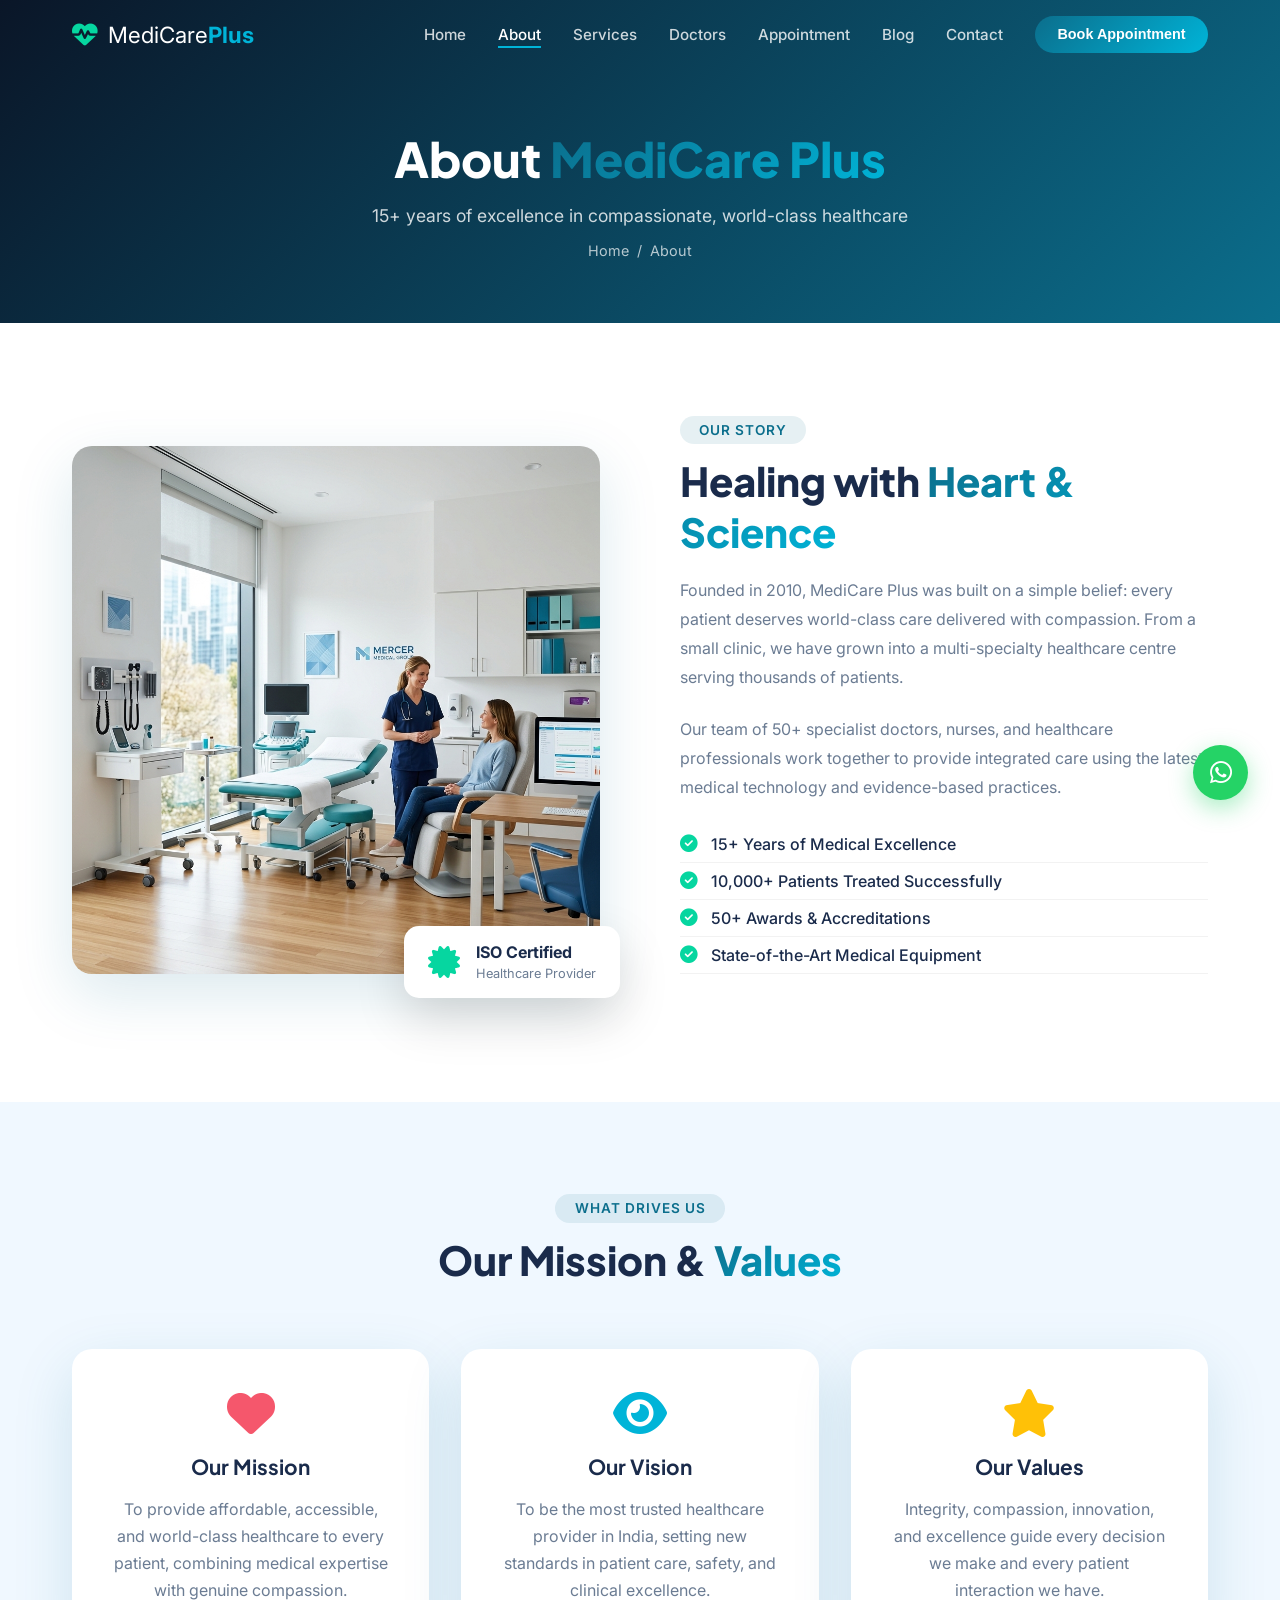
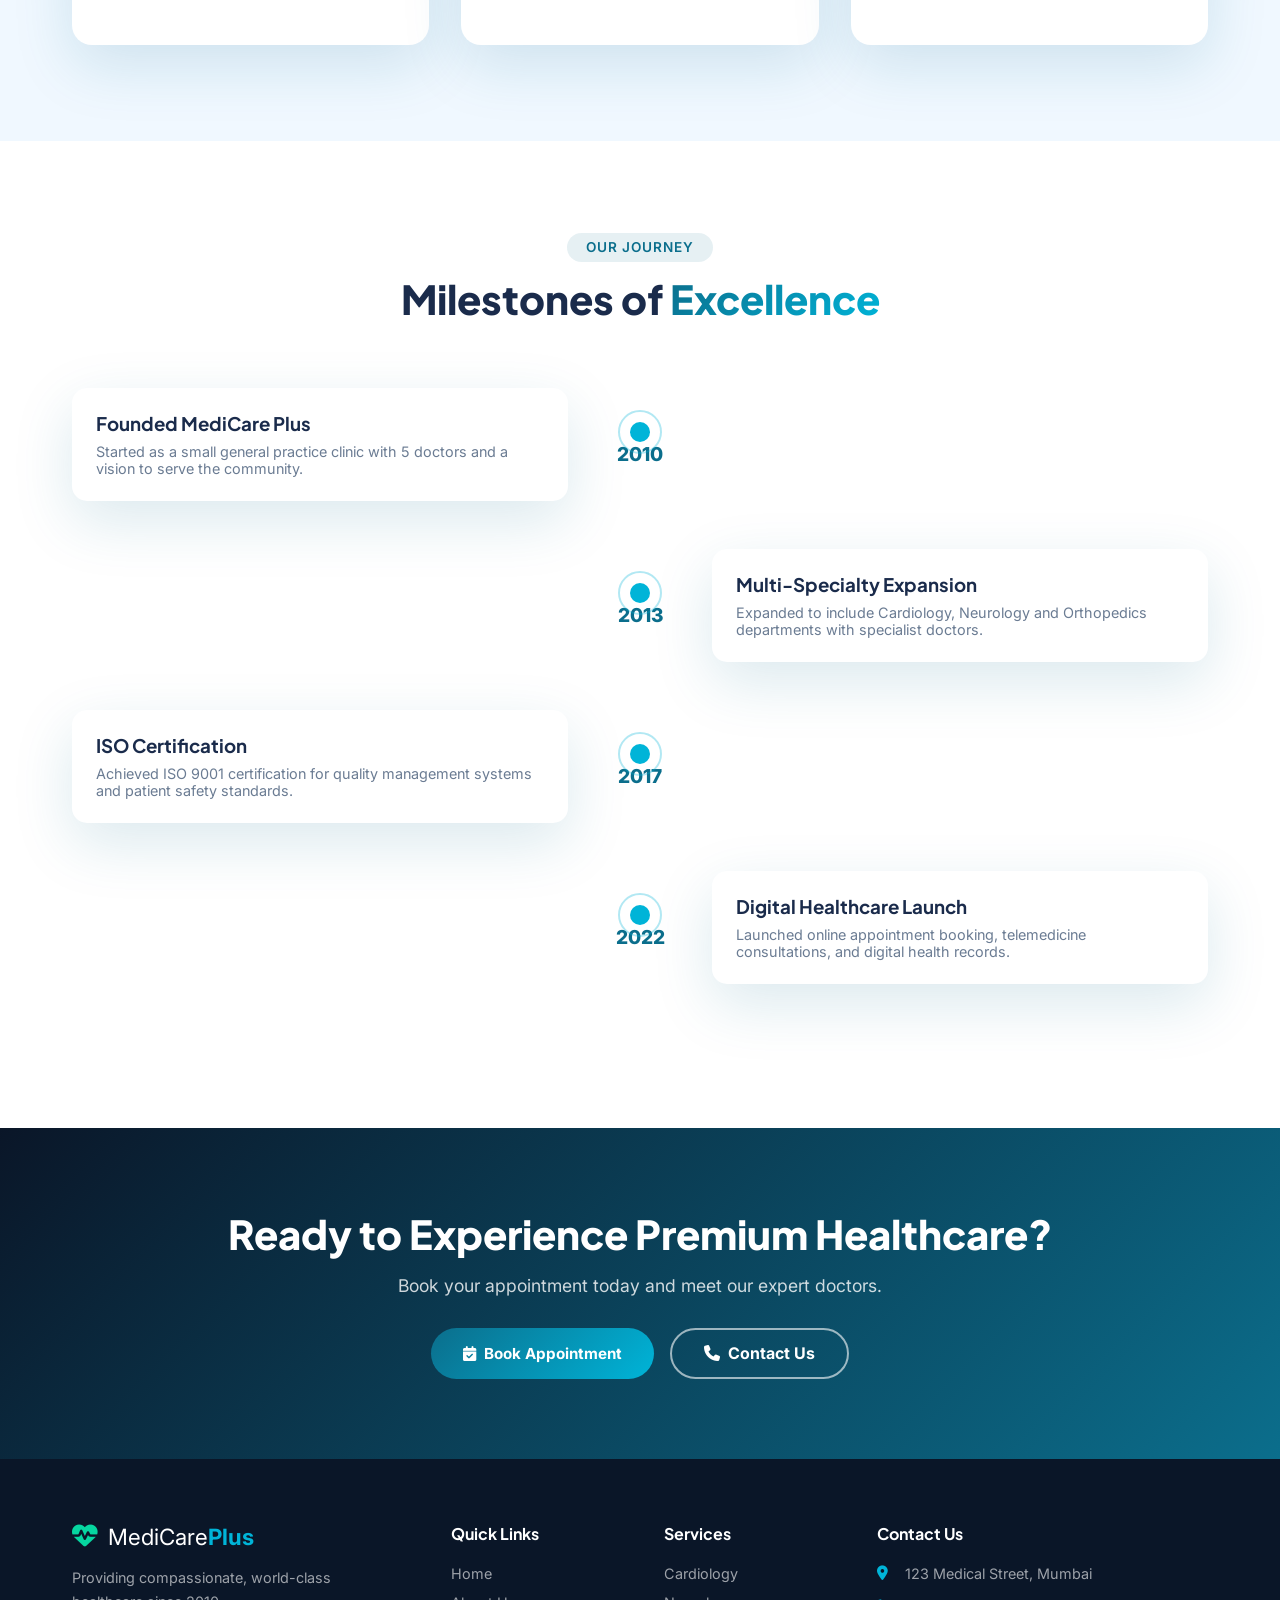
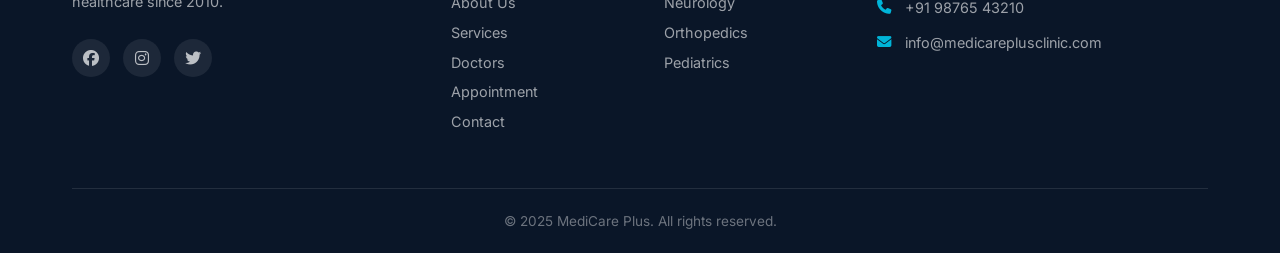
==== pages/about.html @ cd7511a4 "first commit" ====
<!DOCTYPE html><html lang="en"><head><meta charset="UTF-8"><meta name="viewport" content="width=device-width,initial-scale=1.0"><title>About Us - MediCare Plus</title><meta name="description" content="Learn about MediCare Plus clinic, our mission, team, and 15+ years of excellence in healthcare."><link rel="stylesheet" href="../assets/css/style.css"><link href="https://fonts.googleapis.com/css2?family=Plus+Jakarta+Sans:wght@400;500;600;700;800&family=Inter:wght@400;500;600&display=swap" rel="stylesheet"><link rel="stylesheet" href="https://cdnjs.cloudflare.com/ajax/libs/font-awesome/6.5.0/css/all.min.css"><style>.page-hero{background:linear-gradient(135deg,#0A1628,#0B6E8C);padding:8rem 2rem 4rem;text-align:center;color:#fff}.page-hero h1{font-size:3rem;font-weight:800;margin-bottom:1rem}.page-hero p{font-size:1.1rem;opacity:.8}.breadcrumb{display:flex;justify-content:center;gap:.5rem;margin-top:1rem;font-size:.9rem;opacity:.7}.breadcrumb a{color:#fff}.timeline{padding:6rem 0}.timeline-item{display:grid;grid-template-columns:1fr 80px 1fr;gap:2rem;align-items:center;margin-bottom:3rem}.timeline-dot{width:20px;height:20px;background:var(--secondary);border-radius:50%;margin:0 auto;position:relative}.timeline-dot::before{content:'';position:absolute;top:50%;left:50%;transform:translate(-50%,-50%);width:40px;height:40px;border:2px solid var(--secondary);border-radius:50%;opacity:.3}.timeline-year{text-align:center;font-weight:800;color:var(--primary);font-size:1.2rem}.timeline-content{background:var(--white);padding:1.5rem;border-radius:15px;box-shadow:var(--shadow)}.timeline-content h3{color:var(--text);font-weight:700;margin-bottom:.5rem}.timeline-content p{color:var(--muted);font-size:.9rem}.mission-section{background:var(--light);padding:6rem 0}.mission-grid{display:grid;grid-template-columns:repeat(3,1fr);gap:2rem}.mission-card{background:var(--white);border-radius:20px;padding:2.5rem;text-align:center;box-shadow:var(--shadow)}.mission-card i{font-size:3rem;margin-bottom:1rem}.mission-card h3{font-size:1.3rem;font-weight:700;margin-bottom:1rem}.mission-card p{color:var(--muted);line-height:1.7}@media(max-width:768px){.timeline-item{grid-template-columns:1fr;text-align:center}.mission-grid{grid-template-columns:1fr}}</style></head>
<body>
<nav id="navbar" class="scrolled"><div class="nav-container"><div class="nav-brand"><i class="fas fa-heartbeat"></i><span>MediCare<strong>Plus</strong></span></div><ul class="nav-menu" id="navMenu"><li><a href="../index.html">Home</a></li><li><a href="about.html" class="active">About</a></li><li><a href="services.html">Services</a></li><li><a href="doctors.html">Doctors</a></li><li><a href="appointment.html">Appointment</a></li><li><a href="blog.html">Blog</a></li><li><a href="contact.html">Contact</a></li></ul><button class="btn-book-nav" onclick="window.location.href='appointment.html'">Book Appointment</button><div class="hamburger" id="hamburger"><span></span><span></span><span></span></div></div></nav>
<section class="page-hero"><h1>About <span class="gradient-text">MediCare Plus</span></h1><p>15+ years of excellence in compassionate, world-class healthcare</p><div class="breadcrumb"><a href="../index.html">Home</a><span>/</span><span>About</span></div></section>
<section class="about-preview"><div class="container"><div class="about-grid"><div class="about-image"><img src="../assets/images/clinic-interior.png" alt="MediCare Plus Clinic"><div class="about-badge-float"><i class="fas fa-certificate"></i><div><strong>ISO Certified</strong><span>Healthcare Provider</span></div></div></div><div class="about-content"><span class="section-badge">Our Story</span><h2>Healing with <span class="gradient-text">Heart & Science</span></h2><p>Founded in 2010, MediCare Plus was built on a simple belief: every patient deserves world-class care delivered with compassion. From a small clinic, we have grown into a multi-specialty healthcare centre serving thousands of patients.</p><p>Our team of 50+ specialist doctors, nurses, and healthcare professionals work together to provide integrated care using the latest medical technology and evidence-based practices.</p><ul class="features-list"><li><i class="fas fa-check-circle"></i> 15+ Years of Medical Excellence</li><li><i class="fas fa-check-circle"></i> 10,000+ Patients Treated Successfully</li><li><i class="fas fa-check-circle"></i> 50+ Awards & Accreditations</li><li><i class="fas fa-check-circle"></i> State-of-the-Art Medical Equipment</li></ul></div></div></div></section>
<section class="mission-section"><div class="container"><div class="section-header"><span class="section-badge">What Drives Us</span><h2>Our Mission & <span class="gradient-text">Values</span></h2></div><div class="mission-grid"><div class="mission-card"><i class="fas fa-heart" style="color:#f5576c"></i><h3>Our Mission</h3><p>To provide affordable, accessible, and world-class healthcare to every patient, combining medical expertise with genuine compassion.</p></div><div class="mission-card"><i class="fas fa-eye" style="color:var(--secondary)"></i><h3>Our Vision</h3><p>To be the most trusted healthcare provider in India, setting new standards in patient care, safety, and clinical excellence.</p></div><div class="mission-card"><i class="fas fa-star" style="color:#ffc107"></i><h3>Our Values</h3><p>Integrity, compassion, innovation, and excellence guide every decision we make and every patient interaction we have.</p></div></div></div></section>
<section class="timeline"><div class="container"><div class="section-header"><span class="section-badge">Our Journey</span><h2>Milestones of <span class="gradient-text">Excellence</span></h2></div><div class="timeline-item"><div class="timeline-content"><h3>Founded MediCare Plus</h3><p>Started as a small general practice clinic with 5 doctors and a vision to serve the community.</p></div><div><div class="timeline-dot"></div><div class="timeline-year">2010</div></div><div></div></div><div class="timeline-item"><div></div><div><div class="timeline-dot"></div><div class="timeline-year">2013</div></div><div class="timeline-content"><h3>Multi-Specialty Expansion</h3><p>Expanded to include Cardiology, Neurology and Orthopedics departments with specialist doctors.</p></div></div><div class="timeline-item"><div class="timeline-content"><h3>ISO Certification</h3><p>Achieved ISO 9001 certification for quality management systems and patient safety standards.</p></div><div><div class="timeline-dot"></div><div class="timeline-year">2017</div></div><div></div></div><div class="timeline-item"><div></div><div><div class="timeline-dot"></div><div class="timeline-year">2022</div></div><div class="timeline-content"><h3>Digital Healthcare Launch</h3><p>Launched online appointment booking, telemedicine consultations, and digital health records.</p></div></div></div></div></section>
<section class="cta-banner"><div class="container"><div class="cta-content"><h2>Ready to Experience Premium Healthcare?</h2><p>Book your appointment today and meet our expert doctors.</p><div class="cta-btns"><a href="appointment.html" class="btn-primary"><i class="fas fa-calendar-check"></i> Book Appointment</a><a href="contact.html" class="btn-outline-white"><i class="fas fa-phone"></i> Contact Us</a></div></div></div></section>
<footer><div class="container"><div class="footer-grid"><div class="footer-brand"><div class="nav-brand"><i class="fas fa-heartbeat"></i><span>MediCare<strong>Plus</strong></span></div><p>Providing compassionate, world-class healthcare since 2010.</p><div class="social-links"><a href="#"><i class="fab fa-facebook"></i></a><a href="#"><i class="fab fa-instagram"></i></a><a href="#"><i class="fab fa-twitter"></i></a></div></div><div class="footer-links"><h4>Quick Links</h4><ul><li><a href="../index.html">Home</a></li><li><a href="about.html">About Us</a></li><li><a href="services.html">Services</a></li><li><a href="doctors.html">Doctors</a></li><li><a href="appointment.html">Appointment</a></li><li><a href="contact.html">Contact</a></li></ul></div><div class="footer-links"><h4>Services</h4><ul><li><a href="services.html">Cardiology</a></li><li><a href="services.html">Neurology</a></li><li><a href="services.html">Orthopedics</a></li><li><a href="services.html">Pediatrics</a></li></ul></div><div class="footer-contact"><h4>Contact Us</h4><p><i class="fas fa-map-marker-alt"></i> 123 Medical Street, Mumbai</p><p><i class="fas fa-phone"></i> +91 98765 43210</p><p><i class="fas fa-envelope"></i> info@medicareplusclinic.com</p></div></div><div class="footer-bottom"><p>&copy; 2025 MediCare Plus. All rights reserved.</p></div></div></footer>
<a href="https://wa.me/919876543210" class="whatsapp-btn" target="_blank"><i class="fab fa-whatsapp"></i></a>
<script src="../assets/js/main.js"></script></body></html>
---- assets/css/style.css ----
@import url('https://fonts.googleapis.com/css2?family=Plus+Jakarta+Sans:wght@400;500;600;700;800&family=Inter:wght@400;500;600&display=swap');
:root{--primary:#0B6E8C;--secondary:#00B4D8;--accent:#06D6A0;--dark:#0A1628;--light:#F0F8FF;--white:#fff;--text:#1A2B4B;--muted:#6B7C93;--gradient:linear-gradient(135deg,#0B6E8C,#00B4D8);--shadow:0 20px 60px rgba(11,110,140,.15)}
*{margin:0;padding:0;box-sizing:border-box}html{scroll-behavior:smooth}
body{font-family:'Inter',sans-serif;color:var(--text);background:var(--white);overflow-x:hidden}
h1,h2,h3,h4{font-family:'Plus Jakarta Sans',sans-serif}a{text-decoration:none;color:inherit}
.container{max-width:1200px;margin:0 auto;padding:0 2rem}
.gradient-text{background:var(--gradient);-webkit-background-clip:text;-webkit-text-fill-color:transparent;background-clip:text}
.section-badge{background:rgba(11,110,140,.1);color:var(--primary);padding:.4rem 1.2rem;border-radius:50px;font-size:.85rem;font-weight:600;letter-spacing:1px;text-transform:uppercase}
.section-header{text-align:center;margin-bottom:4rem}.section-header h2{font-size:2.5rem;font-weight:800;margin:1rem 0 1.2rem}.section-header p{color:var(--muted);max-width:600px;margin:0 auto;line-height:1.7}
#loader{position:fixed;inset:0;background:var(--dark);display:flex;align-items:center;justify-content:center;z-index:9999;transition:opacity .5s ease}#loader.hidden{opacity:0;pointer-events:none}
.loader-inner{width:60px;height:60px;border:4px solid rgba(255,255,255,.1);border-top-color:var(--secondary);border-radius:50%;animation:spin 1s linear infinite}@keyframes spin{to{transform:rotate(360deg)}}
#navbar{position:fixed;top:0;left:0;right:0;z-index:1000;padding:1rem 0;transition:all .3s}#navbar.scrolled{background:rgba(10,22,40,.95);backdrop-filter:blur(20px);box-shadow:0 4px 30px rgba(0,0,0,.3)}
.nav-container{max-width:1200px;margin:0 auto;padding:0 2rem;display:flex;align-items:center;gap:2rem}
.nav-brand{display:flex;align-items:center;gap:.6rem;font-size:1.4rem;color:var(--white)}.nav-brand i{color:var(--accent);font-size:1.6rem;animation:pulse 2s infinite}
@keyframes pulse{0%,100%{transform:scale(1)}50%{transform:scale(1.1)}}.nav-brand strong{color:var(--secondary)}
.nav-menu{display:flex;list-style:none;gap:2rem;margin-left:auto}.nav-menu a{color:rgba(255,255,255,.8);font-weight:500;font-size:.95rem;transition:color .3s;position:relative}
.nav-menu a::after{content:'';position:absolute;bottom:-4px;left:0;width:0;height:2px;background:var(--secondary);transition:width .3s}
.nav-menu a:hover,.nav-menu a.active{color:var(--white)}.nav-menu a:hover::after,.nav-menu a.active::after{width:100%}
.btn-book-nav{background:var(--gradient);color:var(--white);border:none;padding:.65rem 1.4rem;border-radius:50px;font-weight:600;font-size:.9rem;cursor:pointer;transition:all .3s;white-space:nowrap}
.btn-book-nav:hover{transform:translateY(-2px);box-shadow:0 8px 25px rgba(0,180,216,.4)}
.hamburger{display:none;flex-direction:column;gap:5px;cursor:pointer;margin-left:auto}.hamburger span{width:25px;height:2px;background:var(--white);transition:all .3s}
.hero{min-height:100vh;position:relative;display:flex;align-items:center;overflow:hidden}
.hero-bg{position:absolute;inset:0;background-image:url('../images/hero-bg.png');background-size:cover;background-position:center}
.hero-bg::after{content:'';position:absolute;inset:0;background:linear-gradient(135deg,rgba(10,22,40,.92),rgba(11,110,140,.75))}
.hero-content{position:relative;z-index:2;max-width:1200px;margin:0 auto;padding:8rem 2rem 4rem;display:grid;grid-template-columns:1fr 420px;gap:4rem;align-items:center;width:100%}
.hero-badge{display:inline-flex;align-items:center;gap:.5rem;background:rgba(6,214,160,.15);border:1px solid rgba(6,214,160,.3);color:var(--accent);padding:.5rem 1rem;border-radius:50px;font-size:.85rem;font-weight:600;margin-bottom:1.5rem}
.hero-text h1{font-size:3.8rem;font-weight:800;color:var(--white);line-height:1.15;margin-bottom:1.2rem}
.hero-text p{color:rgba(255,255,255,.8);font-size:1.1rem;line-height:1.7;margin-bottom:2rem;max-width:500px}
.hero-cta{display:flex;gap:1rem;flex-wrap:wrap;margin-bottom:3rem}
.btn-primary{display:inline-flex;align-items:center;gap:.5rem;background:var(--gradient);color:var(--white);padding:.85rem 2rem;border-radius:50px;font-weight:700;font-size:.95rem;transition:all .3s;border:none;cursor:pointer}
.btn-primary:hover{transform:translateY(-3px);box-shadow:0 15px 35px rgba(0,180,216,.4)}
.btn-outline{display:inline-flex;align-items:center;gap:.5rem;background:transparent;color:var(--white);padding:.85rem 2rem;border-radius:50px;font-weight:700;border:2px solid rgba(255,255,255,.4);transition:all .3s}
.btn-outline:hover{background:rgba(255,255,255,.1);border-color:var(--white)}
.btn-outline-white{display:inline-flex;align-items:center;gap:.5rem;background:transparent;color:var(--white);padding:.85rem 2rem;border-radius:50px;font-weight:700;border:2px solid rgba(255,255,255,.6);transition:all .3s}
.btn-outline-white:hover{background:rgba(255,255,255,.15)}
.hero-stats{display:flex;gap:2rem}.hero-stats .stat{text-align:center}
.hero-stats .num{display:block;font-size:1.8rem;font-weight:800;color:var(--accent);font-family:'Plus Jakarta Sans',sans-serif}
.hero-stats .label{font-size:.8rem;color:rgba(255,255,255,.7)}
.hero-form{background:rgba(255,255,255,.08);backdrop-filter:blur(20px);border:1px solid rgba(255,255,255,.15);border-radius:20px;padding:2rem}
.hero-form h3{color:var(--white);font-size:1.2rem;margin-bottom:1.5rem;display:flex;align-items:center;gap:.6rem}
.form-group{margin-bottom:1rem}.form-group label{display:block;color:rgba(255,255,255,.8);font-size:.85rem;font-weight:500;margin-bottom:.4rem}
.form-group input,.form-group select{width:100%;padding:.75rem 1rem;background:rgba(255,255,255,.1);border:1px solid rgba(255,255,255,.2);border-radius:10px;color:var(--white);font-size:.9rem;transition:border .3s;font-family:'Inter',sans-serif}
.form-group input::placeholder{color:rgba(255,255,255,.5)}.form-group select option{background:var(--dark);color:var(--white)}
.form-group input:focus,.form-group select:focus{outline:none;border-color:var(--secondary);background:rgba(255,255,255,.15)}
.btn-submit{width:100%;background:var(--accent);color:var(--dark);border:none;padding:.9rem;border-radius:10px;font-weight:700;font-size:1rem;cursor:pointer;transition:all .3s;display:flex;align-items:center;justify-content:center;gap:.5rem;font-family:'Plus Jakarta Sans',sans-serif}
.btn-submit:hover{transform:translateY(-2px);box-shadow:0 10px 30px rgba(6,214,160,.4)}
.stats-bar{background:var(--dark);padding:3rem 0}.stats-grid{display:grid;grid-template-columns:repeat(4,1fr);gap:2rem}
.stat-item{display:flex;align-items:center;gap:1rem;color:var(--white)}.stat-item i{font-size:2.5rem;color:var(--secondary)}
.stat-item span{font-size:2rem;font-weight:800;color:var(--white);font-family:'Plus Jakarta Sans',sans-serif}.stat-item p{font-size:.85rem;color:rgba(255,255,255,.6);margin-top:.2rem}
.services{padding:6rem 0;background:var(--light)}.services-grid{display:grid;grid-template-columns:repeat(3,1fr);gap:2rem}
.service-card{background:var(--white);border-radius:20px;padding:2rem;box-shadow:var(--shadow);transition:all .3s;cursor:pointer}
.service-card:hover{transform:translateY(-10px);box-shadow:0 30px 60px rgba(11,110,140,.2)}
.service-icon{width:65px;height:65px;border-radius:15px;display:flex;align-items:center;justify-content:center;margin-bottom:1.2rem}
.service-icon i{font-size:1.6rem;color:var(--white)}.service-card h3{font-size:1.2rem;font-weight:700;margin-bottom:.8rem}.service-card p{color:var(--muted);font-size:.9rem;line-height:1.6}
.card-link{display:inline-flex;align-items:center;gap:.4rem;color:var(--primary);font-weight:600;font-size:.9rem;margin-top:1rem;transition:gap .3s}.card-link:hover{gap:.8rem}
.about-preview{padding:6rem 0}.about-grid{display:grid;grid-template-columns:1fr 1fr;gap:5rem;align-items:center}
.about-image{position:relative}.about-image img{width:100%;border-radius:20px;box-shadow:var(--shadow)}
.about-badge-float{position:absolute;bottom:-20px;right:-20px;background:var(--white);border-radius:15px;padding:1rem 1.5rem;box-shadow:0 20px 50px rgba(0,0,0,.15);display:flex;align-items:center;gap:1rem}
.about-badge-float i{font-size:2rem;color:var(--accent)}.about-badge-float strong{display:block;font-size:1rem}.about-badge-float span{color:var(--muted);font-size:.8rem}
.about-content h2{font-size:2.5rem;font-weight:800;margin:1rem 0 1.2rem}.about-content p{color:var(--muted);line-height:1.8;margin-bottom:1.5rem}
.features-list{list-style:none;margin-bottom:2rem}.features-list li{display:flex;align-items:center;gap:.8rem;font-weight:500;padding:.5rem 0;border-bottom:1px solid rgba(0,0,0,.05)}
.features-list i{color:var(--accent);font-size:1.1rem}
.doctors{padding:6rem 0;background:var(--light)}.doctors-grid{display:grid;grid-template-columns:repeat(3,1fr);gap:2rem}
.doctor-card{background:var(--white);border-radius:20px;overflow:hidden;box-shadow:var(--shadow);transition:transform .3s}.doctor-card:hover{transform:translateY(-8px)}
.doctor-img{height:280px;overflow:hidden}.doctor-img img{width:100%;height:100%;object-fit:cover;object-position:top;transition:transform .4s}
.doctor-card:hover .doctor-img img{transform:scale(1.05)}.doctor-info{padding:1.5rem}.doctor-info h3{font-size:1.1rem;font-weight:700;margin-bottom:.3rem}
.specialty{display:inline-block;background:rgba(11,110,140,.1);color:var(--primary);padding:.3rem .8rem;border-radius:50px;font-size:.8rem;font-weight:600;margin-bottom:.8rem}
.doctor-rating{display:flex;align-items:center;gap:.3rem;margin-bottom:1rem}.doctor-rating i{color:#ffc107;font-size:.9rem}.doctor-rating span{font-size:.8rem;color:var(--muted);margin-left:.3rem}
.doctor-socials{display:flex;gap:.8rem;margin-bottom:1rem}.doctor-socials a{width:32px;height:32px;border-radius:50%;background:var(--light);display:flex;align-items:center;justify-content:center;color:var(--primary);font-size:.85rem;transition:all .3s}
.doctor-socials a:hover{background:var(--primary);color:var(--white)}
.btn-book{display:block;text-align:center;background:var(--gradient);color:var(--white);padding:.7rem;border-radius:50px;font-weight:600;font-size:.9rem;transition:all .3s}
.btn-book:hover{box-shadow:0 8px 20px rgba(11,110,140,.3);transform:translateY(-2px)}
.testimonials{padding:6rem 0}.testimonials-grid{display:grid;grid-template-columns:repeat(3,1fr);gap:2rem}
.testimonial-card{background:var(--white);border-radius:20px;padding:2rem;box-shadow:var(--shadow);border-top:4px solid var(--secondary);transition:transform .3s}
.testimonial-card:hover{transform:translateY(-5px)}.stars{display:flex;gap:.3rem;margin-bottom:1rem}.stars i{color:#ffc107}
.testimonial-card p{color:var(--muted);line-height:1.7;font-style:italic;margin-bottom:1.5rem}
.reviewer{display:flex;align-items:center;gap:1rem}.reviewer-avatar{width:45px;height:45px;border-radius:50%;background:var(--gradient);color:var(--white);display:flex;align-items:center;justify-content:center;font-weight:700;font-size:.9rem}
.reviewer strong{display:block;font-size:.95rem}.reviewer span{font-size:.8rem;color:var(--muted)}
.cta-banner{background:linear-gradient(135deg,#0A1628,#0B6E8C);padding:5rem 0}.cta-content{text-align:center;color:var(--white)}
.cta-content h2{font-size:2.5rem;font-weight:800;margin-bottom:1rem}.cta-content p{color:rgba(255,255,255,.8);margin-bottom:2rem;font-size:1.1rem}
.cta-btns{display:flex;gap:1rem;justify-content:center;flex-wrap:wrap}
footer{background:var(--dark);color:var(--white);padding:4rem 0 0}
.footer-grid{display:grid;grid-template-columns:2fr 1fr 1fr 2fr;gap:3rem;padding-bottom:3rem;border-bottom:1px solid rgba(255,255,255,.1)}
.footer-brand p{color:rgba(255,255,255,.6);line-height:1.7;margin:1rem 0 1.5rem;font-size:.9rem}
.social-links{display:flex;gap:.8rem}.social-links a{width:38px;height:38px;border-radius:50%;background:rgba(255,255,255,.08);display:flex;align-items:center;justify-content:center;color:rgba(255,255,255,.7);transition:all .3s}
.social-links a:hover{background:var(--secondary);color:var(--white)}
.footer-links h4,.footer-contact h4{color:var(--white);font-size:1rem;margin-bottom:1.2rem;font-weight:700}
.footer-links ul{list-style:none}.footer-links li{margin-bottom:.6rem}.footer-links a{color:rgba(255,255,255,.6);font-size:.9rem;transition:color .3s}.footer-links a:hover{color:var(--secondary)}
.footer-contact p{color:rgba(255,255,255,.6);font-size:.9rem;display:flex;align-items:flex-start;gap:.7rem;margin-bottom:.8rem;line-height:1.5}
.footer-contact i{color:var(--secondary);margin-top:3px;min-width:16px}.map-embed{margin-top:1rem;border-radius:10px;overflow:hidden}
.footer-bottom{text-align:center;padding:1.5rem 0;color:rgba(255,255,255,.4);font-size:.85rem}
.whatsapp-btn{position:fixed;bottom:100px;right:2rem;width:55px;height:55px;background:#25d366;border-radius:50%;display:flex;align-items:center;justify-content:center;color:var(--white);font-size:1.6rem;box-shadow:0 8px 25px rgba(37,211,102,.4);z-index:999;animation:bounce 2s infinite}
@keyframes bounce{0%,100%{transform:translateY(0)}50%{transform:translateY(-8px)}}
.chatbot-toggle{position:fixed;bottom:2rem;right:2rem;width:55px;height:55px;background:var(--gradient);border:none;border-radius:50%;color:var(--white);font-size:1.4rem;cursor:pointer;box-shadow:0 8px 25px rgba(11,110,140,.4);z-index:1000;transition:transform .3s}
.chatbot-toggle:hover{transform:scale(1.1)}
.chatbot-widget{position:fixed;bottom:70px;right:2rem;width:340px;background:var(--white);border-radius:20px;box-shadow:0 20px 60px rgba(0,0,0,.2);z-index:1000;display:none;flex-direction:column;overflow:hidden}
.chatbot-widget.open{display:flex}.chatbot-header{background:var(--gradient);color:var(--white);padding:1rem 1.2rem;display:flex;align-items:center;justify-content:space-between}
.chatbot-header div{display:flex;align-items:center;gap:.6rem;font-weight:700}.chatbot-header button{background:none;border:none;color:var(--white);cursor:pointer;font-size:1rem}
.chatbot-messages{flex:1;padding:1rem;max-height:300px;overflow-y:auto;display:flex;flex-direction:column;gap:.7rem}
.bot-msg,.user-msg{padding:.7rem 1rem;border-radius:15px;font-size:.9rem;max-width:85%;line-height:1.5}
.bot-msg{background:var(--light);color:var(--text);align-self:flex-start}.user-msg{background:var(--gradient);color:var(--white);align-self:flex-end}
.chatbot-input{display:flex;border-top:1px solid rgba(0,0,0,.08);padding:.7rem}
.chatbot-input input{flex:1;border:none;outline:none;font-size:.9rem;padding:.3rem .5rem;font-family:'Inter',sans-serif}
.chatbot-input button{background:var(--gradient);border:none;color:var(--white);width:35px;height:35px;border-radius:50%;cursor:pointer;font-size:.9rem}
.success-toast{position:fixed;top:100px;right:2rem;background:var(--accent);color:var(--dark);padding:1rem 1.5rem;border-radius:12px;font-weight:600;z-index:9999;transform:translateX(200%);transition:transform .4s}.success-toast.show{transform:translateX(0)}
@media(max-width:1024px){.hero-content{grid-template-columns:1fr}.hero-form{max-width:500px;margin:0 auto}.stats-grid{grid-template-columns:repeat(2,1fr)}.footer-grid{grid-template-columns:1fr 1fr}}
@media(max-width:768px){.nav-menu,.btn-book-nav{display:none}.nav-menu.open{display:flex;flex-direction:column;position:fixed;inset:0;top:70px;background:rgba(10,22,40,.98);padding:2rem;gap:1.5rem;z-index:999}.hamburger{display:flex}.hero-text h1{font-size:2.4rem}.services-grid,.doctors-grid,.testimonials-grid,.about-grid{grid-template-columns:1fr}.section-header h2{font-size:2rem}.about-badge-float{display:none}.footer-grid{grid-template-columns:1fr}.chatbot-widget{width:calc(100vw - 2rem);right:1rem}}
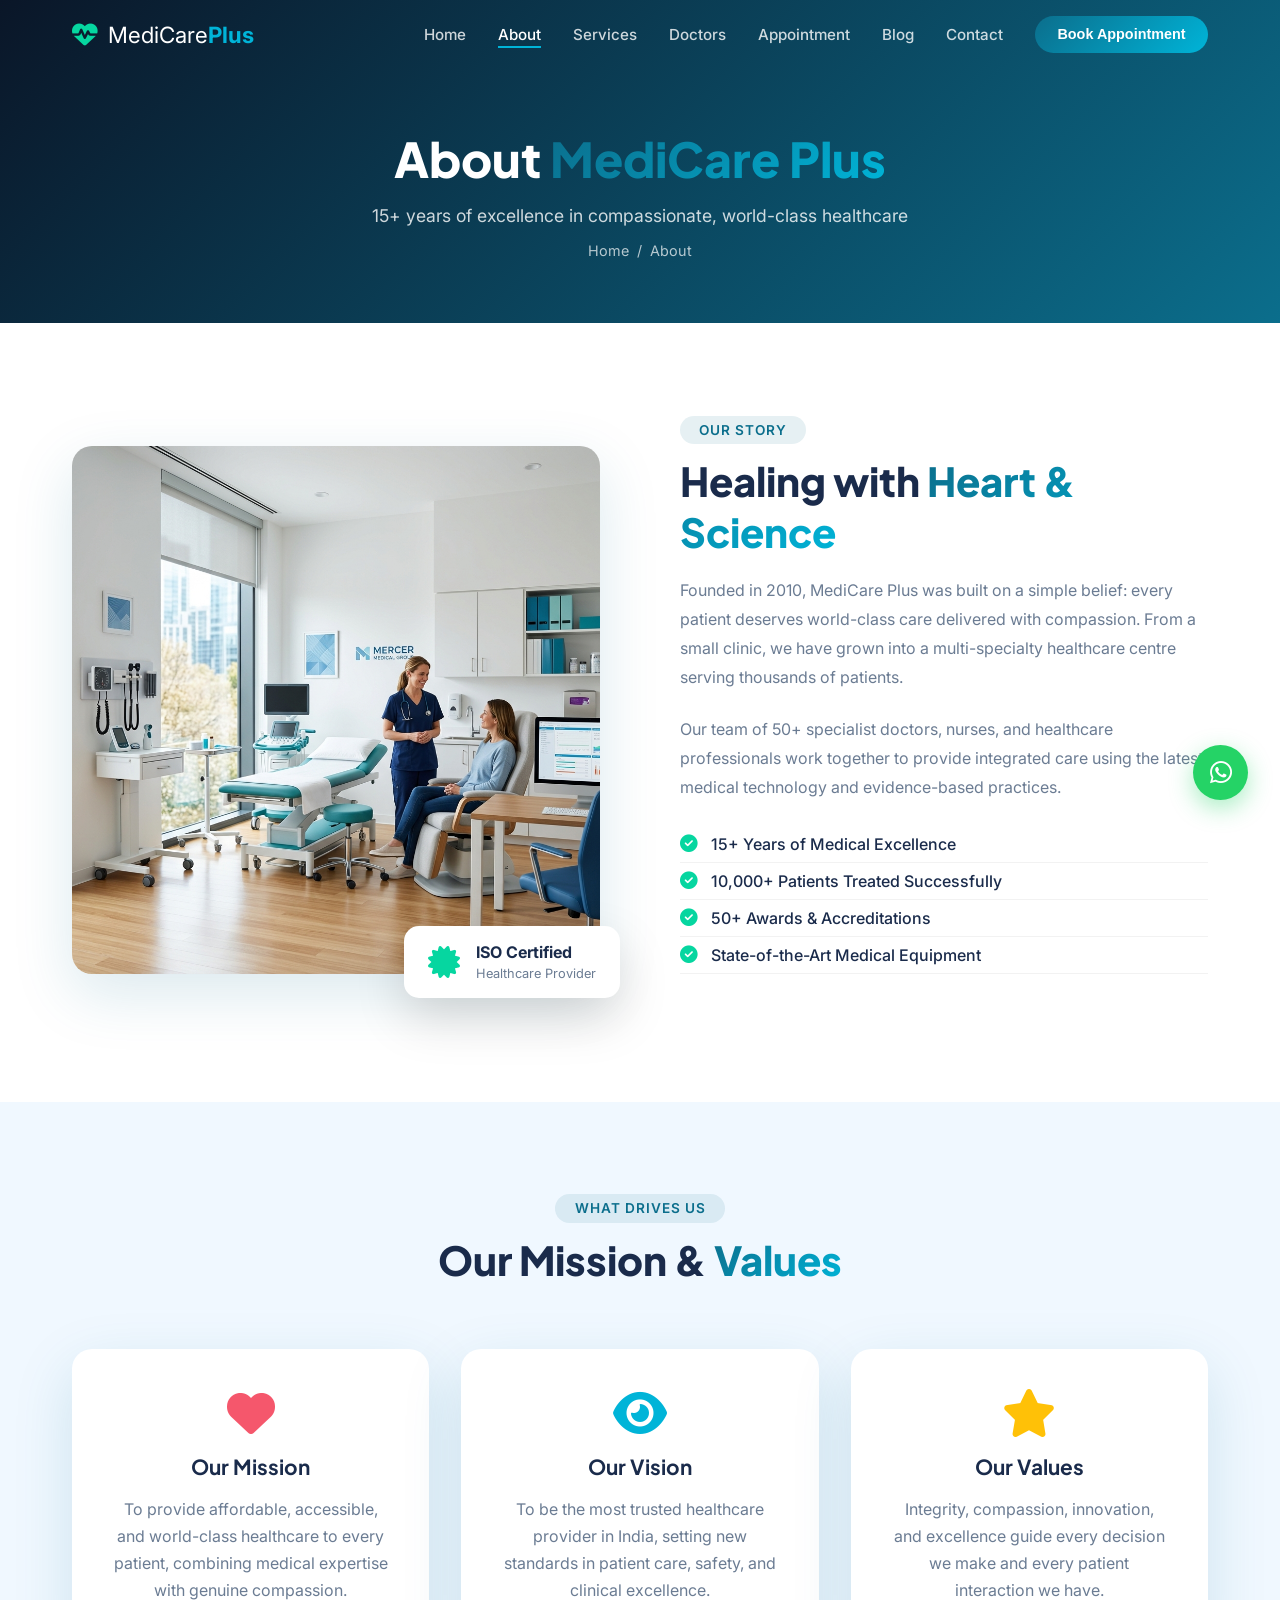
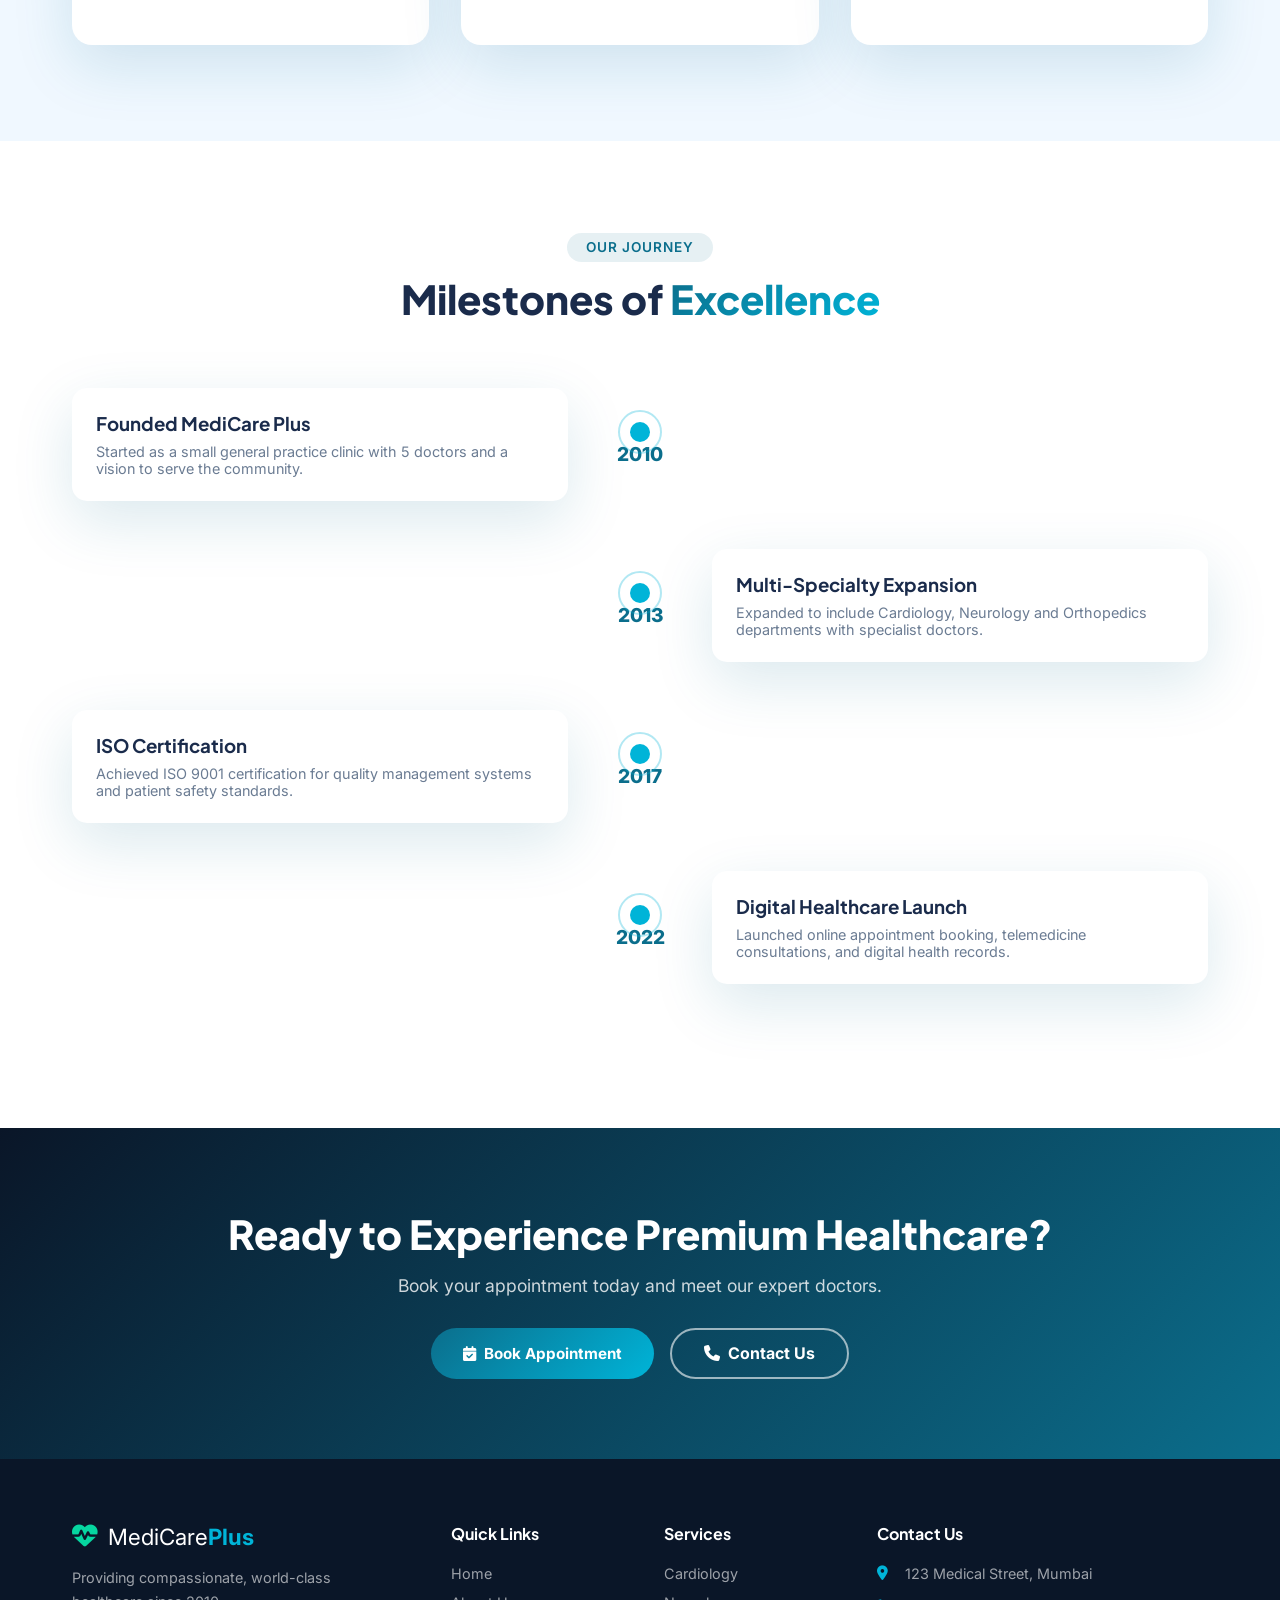
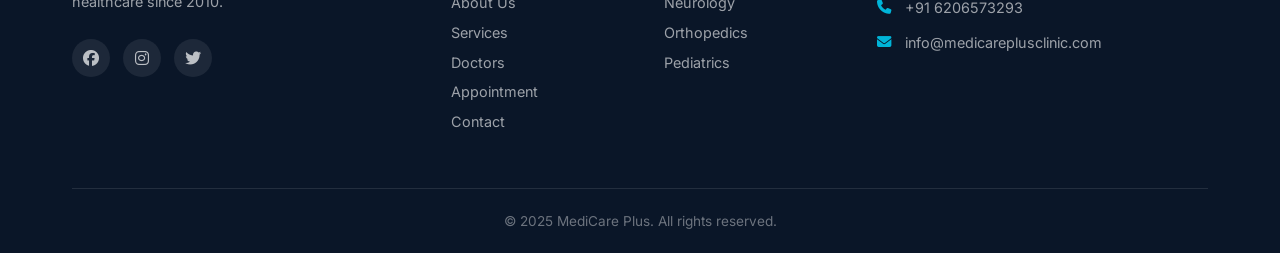
==== commit bd27d70e: "Replace all phone numbers with +91 6206573293 across all pages" ====
--- a/pages/about.html
+++ b/pages/about.html
@@ -1,4 +1,4 @@
-<!DOCTYPE html><html lang="en"><head><meta charset="UTF-8"><meta name="viewport" content="width=device-width,initial-scale=1.0"><title>About Us - MediCare Plus</title><meta name="description" content="Learn about MediCare Plus clinic, our mission, team, and 15+ years of excellence in healthcare."><link rel="stylesheet" href="../assets/css/style.css"><link href="https://fonts.googleapis.com/css2?family=Plus+Jakarta+Sans:wght@400;500;600;700;800&family=Inter:wght@400;500;600&display=swap" rel="stylesheet"><link rel="stylesheet" href="https://cdnjs.cloudflare.com/ajax/libs/font-awesome/6.5.0/css/all.min.css"><style>.page-hero{background:linear-gradient(135deg,#0A1628,#0B6E8C);padding:8rem 2rem 4rem;text-align:center;color:#fff}.page-hero h1{font-size:3rem;font-weight:800;margin-bottom:1rem}.page-hero p{font-size:1.1rem;opacity:.8}.breadcrumb{display:flex;justify-content:center;gap:.5rem;margin-top:1rem;font-size:.9rem;opacity:.7}.breadcrumb a{color:#fff}.timeline{padding:6rem 0}.timeline-item{display:grid;grid-template-columns:1fr 80px 1fr;gap:2rem;align-items:center;margin-bottom:3rem}.timeline-dot{width:20px;height:20px;background:var(--secondary);border-radius:50%;margin:0 auto;position:relative}.timeline-dot::before{content:'';position:absolute;top:50%;left:50%;transform:translate(-50%,-50%);width:40px;height:40px;border:2px solid var(--secondary);border-radius:50%;opacity:.3}.timeline-year{text-align:center;font-weight:800;color:var(--primary);font-size:1.2rem}.timeline-content{background:var(--white);padding:1.5rem;border-radius:15px;box-shadow:var(--shadow)}.timeline-content h3{color:var(--text);font-weight:700;margin-bottom:.5rem}.timeline-content p{color:var(--muted);font-size:.9rem}.mission-section{background:var(--light);padding:6rem 0}.mission-grid{display:grid;grid-template-columns:repeat(3,1fr);gap:2rem}.mission-card{background:var(--white);border-radius:20px;padding:2.5rem;text-align:center;box-shadow:var(--shadow)}.mission-card i{font-size:3rem;margin-bottom:1rem}.mission-card h3{font-size:1.3rem;font-weight:700;margin-bottom:1rem}.mission-card p{color:var(--muted);line-height:1.7}@media(max-width:768px){.timeline-item{grid-template-columns:1fr;text-align:center}.mission-grid{grid-template-columns:1fr}}</style></head>
+﻿<!DOCTYPE html><html lang="en"><head><meta charset="UTF-8"><meta name="viewport" content="width=device-width,initial-scale=1.0"><title>About Us - MediCare Plus</title><meta name="description" content="Learn about MediCare Plus clinic, our mission, team, and 15+ years of excellence in healthcare."><link rel="stylesheet" href="../assets/css/style.css"><link href="https://fonts.googleapis.com/css2?family=Plus+Jakarta+Sans:wght@400;500;600;700;800&family=Inter:wght@400;500;600&display=swap" rel="stylesheet"><link rel="stylesheet" href="https://cdnjs.cloudflare.com/ajax/libs/font-awesome/6.5.0/css/all.min.css"><style>.page-hero{background:linear-gradient(135deg,#0A1628,#0B6E8C);padding:8rem 2rem 4rem;text-align:center;color:#fff}.page-hero h1{font-size:3rem;font-weight:800;margin-bottom:1rem}.page-hero p{font-size:1.1rem;opacity:.8}.breadcrumb{display:flex;justify-content:center;gap:.5rem;margin-top:1rem;font-size:.9rem;opacity:.7}.breadcrumb a{color:#fff}.timeline{padding:6rem 0}.timeline-item{display:grid;grid-template-columns:1fr 80px 1fr;gap:2rem;align-items:center;margin-bottom:3rem}.timeline-dot{width:20px;height:20px;background:var(--secondary);border-radius:50%;margin:0 auto;position:relative}.timeline-dot::before{content:'';position:absolute;top:50%;left:50%;transform:translate(-50%,-50%);width:40px;height:40px;border:2px solid var(--secondary);border-radius:50%;opacity:.3}.timeline-year{text-align:center;font-weight:800;color:var(--primary);font-size:1.2rem}.timeline-content{background:var(--white);padding:1.5rem;border-radius:15px;box-shadow:var(--shadow)}.timeline-content h3{color:var(--text);font-weight:700;margin-bottom:.5rem}.timeline-content p{color:var(--muted);font-size:.9rem}.mission-section{background:var(--light);padding:6rem 0}.mission-grid{display:grid;grid-template-columns:repeat(3,1fr);gap:2rem}.mission-card{background:var(--white);border-radius:20px;padding:2.5rem;text-align:center;box-shadow:var(--shadow)}.mission-card i{font-size:3rem;margin-bottom:1rem}.mission-card h3{font-size:1.3rem;font-weight:700;margin-bottom:1rem}.mission-card p{color:var(--muted);line-height:1.7}@media(max-width:768px){.timeline-item{grid-template-columns:1fr;text-align:center}.mission-grid{grid-template-columns:1fr}}</style></head>
 <body>
 <nav id="navbar" class="scrolled"><div class="nav-container"><div class="nav-brand"><i class="fas fa-heartbeat"></i><span>MediCare<strong>Plus</strong></span></div><ul class="nav-menu" id="navMenu"><li><a href="../index.html">Home</a></li><li><a href="about.html" class="active">About</a></li><li><a href="services.html">Services</a></li><li><a href="doctors.html">Doctors</a></li><li><a href="appointment.html">Appointment</a></li><li><a href="blog.html">Blog</a></li><li><a href="contact.html">Contact</a></li></ul><button class="btn-book-nav" onclick="window.location.href='appointment.html'">Book Appointment</button><div class="hamburger" id="hamburger"><span></span><span></span><span></span></div></div></nav>
 <section class="page-hero"><h1>About <span class="gradient-text">MediCare Plus</span></h1><p>15+ years of excellence in compassionate, world-class healthcare</p><div class="breadcrumb"><a href="../index.html">Home</a><span>/</span><span>About</span></div></section>
@@ -6,6 +6,6 @@
 <section class="mission-section"><div class="container"><div class="section-header"><span class="section-badge">What Drives Us</span><h2>Our Mission & <span class="gradient-text">Values</span></h2></div><div class="mission-grid"><div class="mission-card"><i class="fas fa-heart" style="color:#f5576c"></i><h3>Our Mission</h3><p>To provide affordable, accessible, and world-class healthcare to every patient, combining medical expertise with genuine compassion.</p></div><div class="mission-card"><i class="fas fa-eye" style="color:var(--secondary)"></i><h3>Our Vision</h3><p>To be the most trusted healthcare provider in India, setting new standards in patient care, safety, and clinical excellence.</p></div><div class="mission-card"><i class="fas fa-star" style="color:#ffc107"></i><h3>Our Values</h3><p>Integrity, compassion, innovation, and excellence guide every decision we make and every patient interaction we have.</p></div></div></div></section>
 <section class="timeline"><div class="container"><div class="section-header"><span class="section-badge">Our Journey</span><h2>Milestones of <span class="gradient-text">Excellence</span></h2></div><div class="timeline-item"><div class="timeline-content"><h3>Founded MediCare Plus</h3><p>Started as a small general practice clinic with 5 doctors and a vision to serve the community.</p></div><div><div class="timeline-dot"></div><div class="timeline-year">2010</div></div><div></div></div><div class="timeline-item"><div></div><div><div class="timeline-dot"></div><div class="timeline-year">2013</div></div><div class="timeline-content"><h3>Multi-Specialty Expansion</h3><p>Expanded to include Cardiology, Neurology and Orthopedics departments with specialist doctors.</p></div></div><div class="timeline-item"><div class="timeline-content"><h3>ISO Certification</h3><p>Achieved ISO 9001 certification for quality management systems and patient safety standards.</p></div><div><div class="timeline-dot"></div><div class="timeline-year">2017</div></div><div></div></div><div class="timeline-item"><div></div><div><div class="timeline-dot"></div><div class="timeline-year">2022</div></div><div class="timeline-content"><h3>Digital Healthcare Launch</h3><p>Launched online appointment booking, telemedicine consultations, and digital health records.</p></div></div></div></div></section>
 <section class="cta-banner"><div class="container"><div class="cta-content"><h2>Ready to Experience Premium Healthcare?</h2><p>Book your appointment today and meet our expert doctors.</p><div class="cta-btns"><a href="appointment.html" class="btn-primary"><i class="fas fa-calendar-check"></i> Book Appointment</a><a href="contact.html" class="btn-outline-white"><i class="fas fa-phone"></i> Contact Us</a></div></div></div></section>
-<footer><div class="container"><div class="footer-grid"><div class="footer-brand"><div class="nav-brand"><i class="fas fa-heartbeat"></i><span>MediCare<strong>Plus</strong></span></div><p>Providing compassionate, world-class healthcare since 2010.</p><div class="social-links"><a href="#"><i class="fab fa-facebook"></i></a><a href="#"><i class="fab fa-instagram"></i></a><a href="#"><i class="fab fa-twitter"></i></a></div></div><div class="footer-links"><h4>Quick Links</h4><ul><li><a href="../index.html">Home</a></li><li><a href="about.html">About Us</a></li><li><a href="services.html">Services</a></li><li><a href="doctors.html">Doctors</a></li><li><a href="appointment.html">Appointment</a></li><li><a href="contact.html">Contact</a></li></ul></div><div class="footer-links"><h4>Services</h4><ul><li><a href="services.html">Cardiology</a></li><li><a href="services.html">Neurology</a></li><li><a href="services.html">Orthopedics</a></li><li><a href="services.html">Pediatrics</a></li></ul></div><div class="footer-contact"><h4>Contact Us</h4><p><i class="fas fa-map-marker-alt"></i> 123 Medical Street, Mumbai</p><p><i class="fas fa-phone"></i> +91 98765 43210</p><p><i class="fas fa-envelope"></i> info@medicareplusclinic.com</p></div></div><div class="footer-bottom"><p>&copy; 2025 MediCare Plus. All rights reserved.</p></div></div></footer>
-<a href="https://wa.me/919876543210" class="whatsapp-btn" target="_blank"><i class="fab fa-whatsapp"></i></a>
+<footer><div class="container"><div class="footer-grid"><div class="footer-brand"><div class="nav-brand"><i class="fas fa-heartbeat"></i><span>MediCare<strong>Plus</strong></span></div><p>Providing compassionate, world-class healthcare since 2010.</p><div class="social-links"><a href="#"><i class="fab fa-facebook"></i></a><a href="#"><i class="fab fa-instagram"></i></a><a href="#"><i class="fab fa-twitter"></i></a></div></div><div class="footer-links"><h4>Quick Links</h4><ul><li><a href="../index.html">Home</a></li><li><a href="about.html">About Us</a></li><li><a href="services.html">Services</a></li><li><a href="doctors.html">Doctors</a></li><li><a href="appointment.html">Appointment</a></li><li><a href="contact.html">Contact</a></li></ul></div><div class="footer-links"><h4>Services</h4><ul><li><a href="services.html">Cardiology</a></li><li><a href="services.html">Neurology</a></li><li><a href="services.html">Orthopedics</a></li><li><a href="services.html">Pediatrics</a></li></ul></div><div class="footer-contact"><h4>Contact Us</h4><p><i class="fas fa-map-marker-alt"></i> 123 Medical Street, Mumbai</p><p><i class="fas fa-phone"></i> +91 6206573293</p><p><i class="fas fa-envelope"></i> info@medicareplusclinic.com</p></div></div><div class="footer-bottom"><p>&copy; 2025 MediCare Plus. All rights reserved.</p></div></div></footer>
+<a href="https://wa.me/916206573293" class="whatsapp-btn" target="_blank"><i class="fab fa-whatsapp"></i></a>
 <script src="../assets/js/main.js"></script></body></html>
